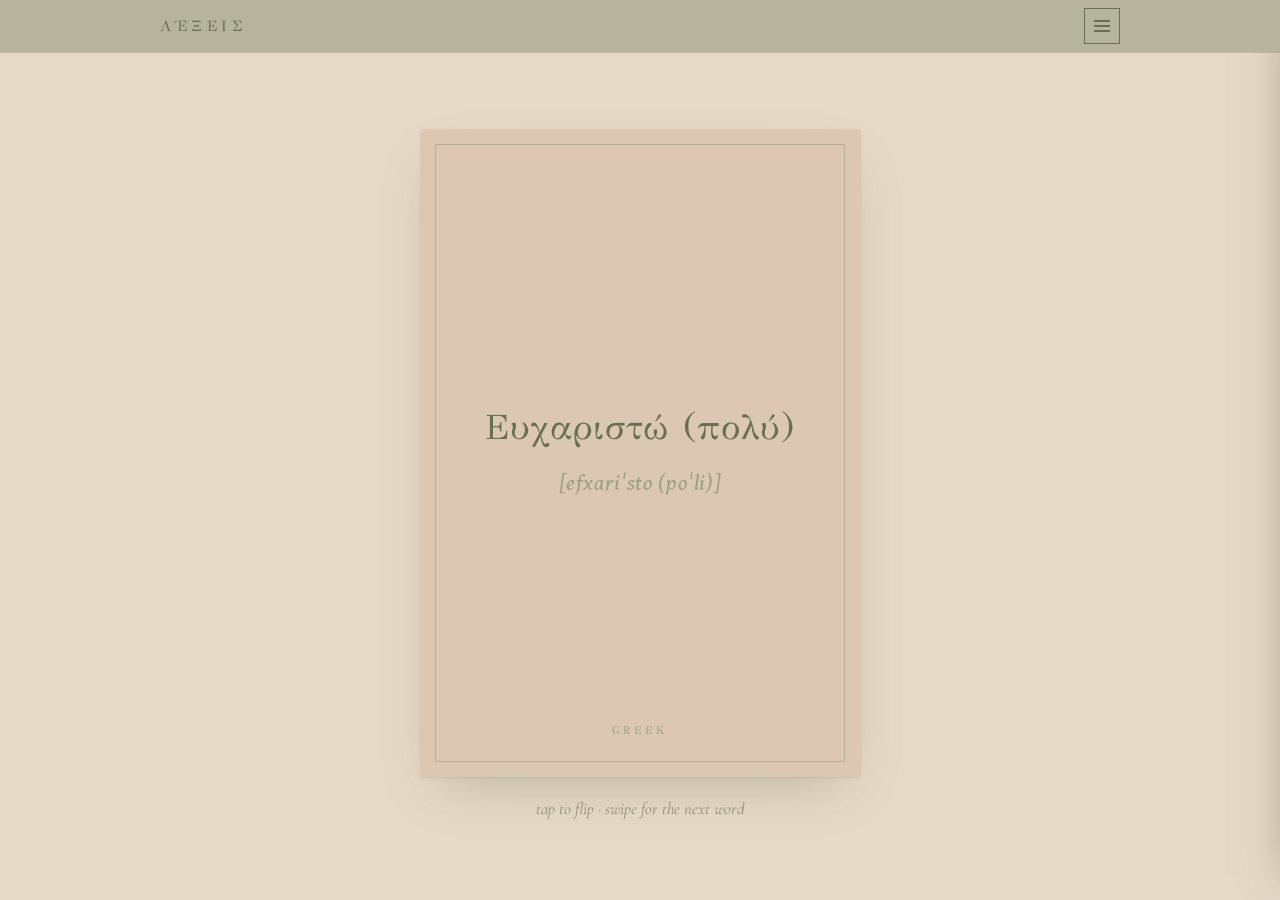
==== index.html @ ae42a088 "Add Λέξεις Greek flashcard app Co-Authored-By: Claude Opus 5.5 <noreply@anthropic.com> Claude-Sessio" ====
<!doctype html>
<html lang="en">
<head>
  <meta charset="utf-8">
  <meta name="viewport" content="width=device-width, initial-scale=1, viewport-fit=cover">
  <meta name="theme-color" content="#B6B49C">
  <title>Λέξεις · Greek Flashcards</title>
  <link rel="preconnect" href="https://fonts.googleapis.com">
  <link rel="preconnect" href="https://fonts.gstatic.com" crossorigin>
  <link rel="stylesheet" href="https://fonts.googleapis.com/css2?family=GFS+Didot&family=Cormorant+Garamond:ital,wght@0,500;1,500&family=Gentium+Book+Plus:ital@1&display=swap">
  <link rel="icon" href="data:image/svg+xml,%3Csvg xmlns=%27http://www.w3.org/2000/svg%27 viewBox=%270 0 32 32%27%3E%3Crect width=%2732%27 height=%2732%27 fill=%27%23B6B49C%27/%3E%3Ctext x=%2716%27 y=%2723%27 font-size=%2720%27 text-anchor=%27middle%27 fill=%27%23667055%27 font-family=%27serif%27%3E%CE%9B%3C/text%3E%3C/svg%3E">
  <link rel="stylesheet" href="styles.css">
  <style>
    :root { box-sizing: border-box; padding-top: env(safe-area-inset-top, 0px); padding-bottom: env(safe-area-inset-bottom, 0px); }
    [hidden] { display: none !important; }
  </style>
</head>
<body>
  <div id="root"></div>
  <script src="data/words.js"></script>
  <script src="app.js"></script>
</body>
</html>
---- styles.css ----
/* Layout: slim header band (name left, square menu right); views below: the card deck, the categories list, one category's words. Menu slides in from the right; edit sheets rise from the bottom. */
:root {
  --linen: #E7D9C8;      /* Sunwashed Linen – background */
  --sand: #DCC8B2;       /* Warm Sand – card, sheets */
  --olive-mist: #B6B49C; /* Olive Mist – header, menu panel */
  --sage: #98A084;       /* Sage Garden – pronunciation, labels */
  --deep-olive: #667055; /* Deep Olive – main text */
  --rule: rgba(102,112,85,.28);
  --font-display: "GFS Didot", "Didot", "Bodoni 72", "Times New Roman", serif;
  --font-soft: "Cormorant Garamond", Georgia, serif;
  --font-ipa: "Gentium Book Plus", "Charis SIL", "Doulos SIL", Georgia, serif; /* one face with every IPA symbol */
  --card-ratio: 0.68;
  color-scheme: light;
}
html, body { height: 100%; }
body {
  background: var(--linen);
  color: var(--deep-olive);
  font-family: var(--font-soft);
  margin: 0;
  padding-inline: 16px;
  display: flex;
  flex-direction: column;
  overflow: hidden;
  -webkit-tap-highlight-color: transparent;
}
#root { display: contents; }

/* Header */
.topbar {
  display: flex;
  align-items: center;
  justify-content: space-between;
  background: var(--olive-mist);
  margin-inline: -16px;
  margin-top: calc(-1 * env(safe-area-inset-top, 0px));
  padding-top: calc(env(safe-area-inset-top, 0px) + 8px);
  padding-bottom: 8px;
  padding-inline: max(16px, calc((100vw - 960px) / 2));
  box-shadow: 0 1px 0 var(--rule);
  position: relative;
  z-index: 30;
}
.app-name {
  font-family: var(--font-display);
  font-size: 0.95rem;
  letter-spacing: 0.3em;
  text-transform: uppercase;
  color: var(--deep-olive);
  background: none;
  border: 0;
  padding: 0;
  cursor: pointer;
}
.menu-btn {
  width: 36px;
  height: 36px;
  border: 1px solid var(--deep-olive);
  background: transparent;
  border-radius: 0;
  padding: 0;
  cursor: pointer;
  position: relative;
}
.menu-btn span {
  position: absolute;
  left: 50%;
  top: 50%;
  width: 16px;
  height: 1.5px;
  margin: -0.75px 0 0 -8px;
  background: var(--deep-olive);
  transition: translate .2s ease .2s, rotate .2s ease, opacity .15s ease .4s;
}
.menu-btn span:nth-child(1) { translate: 0 -5px; }
.menu-btn span:nth-child(3) { translate: 0 5px; }
.menu-open .menu-btn span { transition: opacity .15s ease, translate .2s ease .12s, rotate .22s ease .32s; }
.menu-open .menu-btn span:nth-child(2) { opacity: 0; }
.menu-open .menu-btn span:nth-child(1) { translate: 0 0; rotate: 45deg; }
.menu-open .menu-btn span:nth-child(3) { translate: 0 0; rotate: -45deg; }
button:focus-visible, input:focus-visible, select:focus-visible { outline: 2px solid var(--deep-olive); outline-offset: 3px; }

/* Slide-in menu */
.scrim {
  position: fixed;
  inset: 0;
  background: rgba(102,112,85,.18);
  opacity: 0;
  pointer-events: none;
  transition: opacity .4s ease;
  z-index: 10;
}
.drawer {
  position: fixed;
  top: 0;
  right: 0;
  bottom: 0;
  width: min(78vw, 340px);
  background: var(--olive-mist);
  transform: translateX(100%);
  transition: transform .45s cubic-bezier(.2,.7,.2,1);
  z-index: 20;
  padding: calc(env(safe-area-inset-top, 0px) + 80px) 32px calc(env(safe-area-inset-bottom, 0px) + 32px);
  box-shadow: -18px 0 40px -24px rgba(102,112,85,.5);
  display: flex;
  flex-direction: column;
}
.menu-open .scrim { opacity: 1; pointer-events: auto; }
.menu-open .drawer { transform: translateX(0); }
.drawer button {
  font-family: var(--font-display);
  font-size: 1.45rem;
  letter-spacing: 0.04em;
  color: var(--deep-olive);
  background: none;
  border: 0;
  border-bottom: 1px solid var(--rule);
  padding: 20px 0;
  text-align: left;
  cursor: pointer;
}
.drawer button:first-child { border-top: 1px solid var(--rule); }

/* Views */
main { flex: 1; min-height: 0; display: flex; flex-direction: column; }
.view-cards {
  flex: 1;
  min-height: 0;
  display: flex;
  flex-direction: column;
  align-items: center;
  justify-content: center;
  gap: 22px;
  padding-block: 20px 24px;
}

/* Card */
.scene {
  width: min(100%, calc(72svh * var(--card-ratio)), 560px);
  aspect-ratio: 17 / 25;
  max-width: 100%;
  perspective: 1600px;
  container-type: inline-size;
  touch-action: pan-y;
}
.card {
  position: relative;
  width: 100%;
  height: 100%;
  border: 0;
  padding: 0;
  background: none;
  cursor: pointer;
  transform-style: preserve-3d;
  transition: transform 0.7s cubic-bezier(.2,.7,.2,1), translate .25s ease, opacity .25s ease;
  font: inherit;
}
.card.flipped { transform: rotateY(180deg); }
.card.no-anim { transition: none; }
.card.out-left { translate: -40% 0; opacity: 0; }
.card.out-right { translate: 40% 0; opacity: 0; }
.face {
  position: absolute;
  inset: 0;
  background: var(--sand);
  border-radius: 4px;
  box-shadow: 0 1px 2px rgba(102,112,85,.12), 0 22px 50px -20px rgba(102,112,85,.38);
  display: flex;
  flex-direction: column;
  align-items: center;
  justify-content: center;
  gap: 4cqi;
  padding: 12cqi 10cqi;
  backface-visibility: hidden;
  -webkit-backface-visibility: hidden;
  color: var(--deep-olive);
}
.face::before {
  content: "";
  position: absolute;
  inset: 3.5cqi;
  border: 1px solid var(--sage);
  opacity: 0.6;
  pointer-events: none;
}
.back { transform: rotateY(180deg); }
.word {
  font-family: var(--font-display);
  font-size: clamp(1.5rem, calc(var(--fs, 12.5) * 1cqi), 4.4rem);
  letter-spacing: 0.03em;
  line-height: 1.15;
  text-align: center;
  text-wrap: balance;
  overflow-wrap: anywhere;
}
.ipa {
  font-family: var(--font-ipa);
  font-style: italic;
  font-size: clamp(1rem, 5cqi, 1.8rem);
  letter-spacing: 0.04em;
  color: var(--sage);
  text-align: center;
  text-wrap: balance;
}
.tag {
  position: absolute;
  bottom: 9cqi;
  font-family: var(--font-display);
  font-size: clamp(0.66rem, 2.6cqi, 0.95rem);
  letter-spacing: 0.3em;
  text-transform: uppercase;
  color: var(--sage);
}
.hint {
  font-style: italic;
  font-size: 1.05rem;
  color: var(--deep-olive);
  opacity: 0.7;
  text-align: center;
}

/* List pages */
.view-list {
  flex: 1;
  min-height: 0;
  overflow-y: auto;
  width: 100%;
  max-width: 640px;
  margin-inline: auto;
  padding-block: 28px 48px;
  -webkit-overflow-scrolling: touch;
}
.back-link {
  font-family: var(--font-soft);
  font-style: italic;
  font-size: 1.05rem;
  color: var(--sage);
  background: none;
  border: 0;
  padding: 0;
  margin-bottom: 14px;
  cursor: pointer;
}
.title-row { display: flex; align-items: center; justify-content: space-between; gap: 16px; }
.page-title {
  font-family: var(--font-display);
  font-weight: 400;
  font-size: clamp(1.8rem, 6vw, 2.4rem);
  letter-spacing: 0.04em;
  margin: 0;
  min-width: 0;
  overflow-wrap: anywhere;
}
.page-note {
  font-style: italic;
  font-size: 1.05rem;
  color: var(--sage);
  margin: 6px 0 24px;
}
.edit-btn {
  flex: none;
  width: 32px;
  height: 32px;
  border: 1px solid var(--deep-olive);
  background: transparent;
  padding: 0;
  display: grid;
  place-items: center;
  cursor: pointer;
  color: var(--deep-olive);
}
.edit-btn svg { width: 15px; height: 15px; }
.rows { list-style: none; margin: 0; padding: 0; border-top: 1px solid var(--rule); }
.rows li { border-bottom: 1px solid var(--rule); }
.cat-row {
  width: 100%;
  display: flex;
  align-items: baseline;
  justify-content: space-between;
  gap: 16px;
  padding: 18px 2px;
  background: none;
  border: 0;
  color: var(--deep-olive);
  cursor: pointer;
  text-align: left;
}
.cat-name { font-family: var(--font-display); font-size: 1.3rem; letter-spacing: 0.02em; min-width: 0; }
.cat-count {
  font-style: italic;
  font-size: 1.1rem;
  color: var(--sage);
  white-space: nowrap;
  font-variant-numeric: tabular-nums;
}
.word-row {
  display: grid;
  grid-template-columns: minmax(0, 1.2fr) minmax(0, 1fr);
  gap: 4px 18px;
  padding: 14px 6px;
  margin-inline: -6px;
}
.wr-greek { font-family: var(--font-display); font-size: 1.2rem; overflow-wrap: anywhere; }
.wr-ipa { font-family: var(--font-ipa); font-style: italic; font-size: 0.9rem; color: var(--sage); grid-column: 1; overflow-wrap: anywhere; }
.wr-english {
  grid-column: 2;
  grid-row: 1 / span 2;
  align-self: center;
  text-align: right;
  font-size: 1.1rem;
  overflow-wrap: anywhere;
}
.empty { font-style: italic; color: var(--sage); font-size: 1.1rem; padding: 20px 0; }

/* Edit sheet */
.sheet-scrim {
  position: fixed;
  inset: 0;
  background: rgba(102,112,85,.28);
  z-index: 40;
  display: flex;
  align-items: flex-end;
  justify-content: center;
}
.sheet {
  width: min(100%, 560px);
  max-height: 88%;
  overflow-y: auto;
  background: var(--linen);
  border-top: 1px solid var(--rule);
  box-shadow: 0 -18px 40px -24px rgba(102,112,85,.6);
  padding: 26px 24px calc(env(safe-area-inset-bottom, 0px) + 24px);
  display: flex;
  flex-direction: column;
  gap: 18px;
  animation: rise .35s cubic-bezier(.2,.7,.2,1);
}
@keyframes rise { from { transform: translateY(40px); opacity: 0; } }
.sheet h3 {
  margin: 0;
  font-family: var(--font-display);
  font-weight: 400;
  font-size: 0.85rem;
  letter-spacing: 0.3em;
  text-transform: uppercase;
  color: var(--sage);
}
.field { display: flex; flex-direction: column; gap: 4px; }
.field label {
  font-family: var(--font-display);
  font-size: 0.72rem;
  letter-spacing: 0.22em;
  text-transform: uppercase;
  color: var(--sage);
}
.field input, .field select {
  font: inherit;
  font-size: 1.25rem;
  color: var(--deep-olive);
  background: transparent;
  border: 0;
  border-bottom: 1px solid var(--deep-olive);
  border-radius: 0;
  padding: 6px 0;
  width: 100%;
  -webkit-appearance: none;
  appearance: none;
}
.field input.greek { font-family: var(--font-display); }
.field input.ipa-in { font-family: var(--font-ipa); font-style: italic; }
.field select {
  font-family: var(--font-display);
  font-size: 1.1rem;
  padding-right: 24px;
  background: url("data:image/svg+xml,%3Csvg xmlns='http://www.w3.org/2000/svg' viewBox='0 0 12 8'%3E%3Cpath d='M1 1.5l5 5 5-5' fill='none' stroke='%23667055' stroke-width='1.2'/%3E%3C/svg%3E") no-repeat right 4px center / 12px 8px;
}
.error { color: #8a4f35; font-style: italic; font-size: 1.05rem; margin: 0; }
.sheet-actions { display: flex; align-items: center; justify-content: space-between; gap: 12px; margin-top: 6px; flex-wrap: wrap; }
.sheet-actions .right { display: flex; gap: 18px; align-items: center; margin-left: auto; }
.btn-text {
  font-family: var(--font-soft);
  font-style: italic;
  font-size: 1.15rem;
  color: var(--deep-olive);
  background: none;
  border: 0;
  padding: 8px 0;
  cursor: pointer;
}
.btn-text.danger { color: #8a4f35; }
.btn-save {
  font-family: var(--font-display);
  font-size: 0.85rem;
  letter-spacing: 0.25em;
  text-transform: uppercase;
  color: var(--linen);
  background: var(--deep-olive);
  border: 1px solid var(--deep-olive);
  padding: 11px 22px;
  cursor: pointer;
}

/* Edit mode */
.edit-btn.on { background: var(--deep-olive); color: var(--linen); }
.row-pencil { width: 13px; height: 13px; margin-left: 12px; vertical-align: -1px; color: var(--deep-olive); opacity: .7; }
.is-editing .cat-row, .is-editing .word-row { cursor: pointer; }
.is-editing .cat-row:active, .is-editing .word-row:active { background: var(--sand); }
button.word-row {
  width: calc(100% + 12px);
  background: none;
  border: 0;
  color: var(--deep-olive);
  font: inherit;
  text-align: left;
}
.add-row .cat-name { font-style: italic; font-family: var(--font-soft); color: var(--sage); }
.sheet-note { margin: 0; font-style: italic; font-size: 1.05rem; color: var(--sage); }

/* Add words */
.add-form { display: flex; flex-direction: column; gap: 20px; }
.field[hidden] { display: none; }
.label-aside { text-transform: none; letter-spacing: 0; font-family: var(--font-soft); font-style: italic; font-size: 0.95rem; }
.field input::placeholder { color: var(--sage); opacity: .7; }
.add-actions { display: flex; align-items: center; gap: 18px; flex-wrap: wrap; }
.status { font-style: italic; color: var(--sage); font-size: 1.05rem; }
.btn-save:disabled { opacity: .5; cursor: default; }
.or-rule { display: flex; align-items: center; gap: 14px; margin: 36px 0 26px; color: var(--sage); font-style: italic; font-size: 1.1rem; }
.or-rule::before, .or-rule::after { content: ""; flex: 1; border-top: 1px solid var(--rule); }
.btn-outline {
  font-family: var(--font-display);
  font-size: 0.85rem;
  letter-spacing: 0.25em;
  text-transform: uppercase;
  color: var(--deep-olive);
  background: transparent;
  border: 1px solid var(--deep-olive);
  padding: 11px 22px;
  cursor: pointer;
}
.import-note { font-style: italic; color: var(--sage); font-size: 1.05rem; margin: 12px 0 0; max-width: 46ch; }
.import-progress { display: flex; align-items: baseline; gap: 18px; flex-wrap: wrap; }
.status-line { margin: 0; font-style: italic; font-size: 1.1rem; }
.section-title { margin: 0; font-family: var(--font-display); font-weight: 400; font-size: 1.35rem; letter-spacing: 0.02em; overflow-wrap: anywhere; }
.page-note.tight { margin: 4px 0 0; }
.rows.review { margin-top: 18px; }
.review-row {
  display: grid;
  grid-template-columns: 22px minmax(0, 1.2fr) minmax(0, 1fr);
  gap: 3px 14px;
  padding: 12px 0;
  cursor: pointer;
}
.review-row input { grid-row: 1 / span 3; align-self: center; width: 18px; height: 18px; accent-color: var(--deep-olive); margin: 0; }
.review-row .wr-greek { grid-column: 2; }
.review-row .wr-english { grid-column: 3; grid-row: 1 / span 2; }
.review-row .wr-ipa { grid-column: 2; }
.wr-cat { grid-column: 2 / span 2; font-family: var(--font-display); font-size: 0.7rem; letter-spacing: 0.2em; text-transform: uppercase; color: var(--sage); }
.review-row.off { opacity: .5; }
.sticky-actions {
  position: sticky;
  bottom: 0;
  background: var(--linen);
  padding-block: 16px;
  border-top: 1px solid var(--rule);
}

.download { margin-top: 28px; font-size: 1.05rem; color: var(--sage); }

.toast {
  position: fixed;
  left: 50%;
  bottom: calc(env(safe-area-inset-bottom, 0px) + 22px);
  translate: -50% 0;
  background: var(--deep-olive);
  color: var(--linen);
  font-style: italic;
  font-size: 1.05rem;
  padding: 10px 18px;
  z-index: 50;
  max-width: calc(100% - 32px);
  text-align: center;
}

@media (prefers-reduced-motion: reduce) {
  .card, .drawer, .scrim, .menu-btn span, .menu-open .menu-btn span { transition: none; }
  .sheet { animation: none; }
}
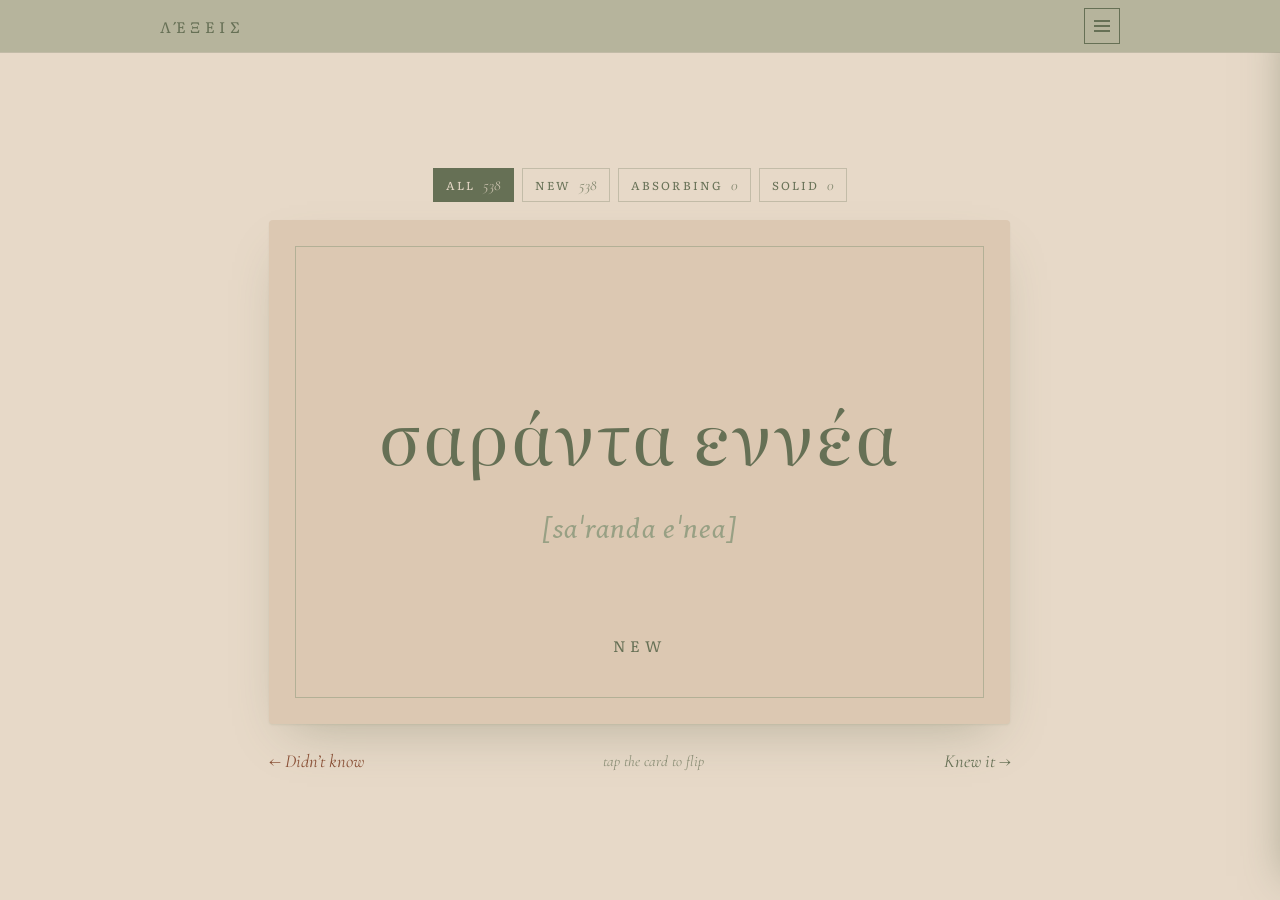
==== commit 7f653d75: "Use Literata for Greek and headings Co-Authored-By: Claude Opus 5.5 <noreply@anthropic.com> Claude-S" ====
--- a/index.html
+++ b/index.html
@@ -7,9 +7,15 @@
   <title>Λέξεις · Greek Flashcards</title>
   <link rel="preconnect" href="https://fonts.googleapis.com">
   <link rel="preconnect" href="https://fonts.gstatic.com" crossorigin>
-  <link rel="stylesheet" href="https://fonts.googleapis.com/css2?family=GFS+Didot&family=Cormorant+Garamond:ital,wght@0,500;1,500&family=Gentium+Book+Plus:ital@1&display=swap">
+  <link rel="stylesheet" href="https://fonts.googleapis.com/css2?family=Literata:ital,opsz,wght@0,7..72,400;0,7..72,500;1,7..72,400&family=Cormorant+Garamond:ital,wght@0,500;1,500&family=Gentium+Book+Plus:ital@1&display=swap">
   <link rel="icon" href="data:image/svg+xml,%3Csvg xmlns=%27http://www.w3.org/2000/svg%27 viewBox=%270 0 32 32%27%3E%3Crect width=%2732%27 height=%2732%27 fill=%27%23B6B49C%27/%3E%3Ctext x=%2716%27 y=%2723%27 font-size=%2720%27 text-anchor=%27middle%27 fill=%27%23667055%27 font-family=%27serif%27%3E%CE%9B%3C/text%3E%3C/svg%3E">
   <link rel="stylesheet" href="styles.css">
+  <link rel="manifest" href="manifest.json">
+  <link rel="apple-touch-icon" href="icons/icon-180.png">
+  <meta name="apple-mobile-web-app-capable" content="yes">
+  <meta name="mobile-web-app-capable" content="yes">
+  <meta name="apple-mobile-web-app-title" content="Λέξεις">
+  <meta name="apple-mobile-web-app-status-bar-style" content="black-translucent">
   <style>
     :root { box-sizing: border-box; padding-top: env(safe-area-inset-top, 0px); padding-bottom: env(safe-area-inset-bottom, 0px); }
     [hidden] { display: none !important; }
@@ -19,5 +25,10 @@
   <div id="root"></div>
   <script src="data/words.js"></script>
   <script src="app.js"></script>
+  <script>
+    if ('serviceWorker' in navigator && location.protocol !== 'file:') {
+      navigator.serviceWorker.register('sw.js').catch(() => {});
+    }
+  </script>
 </body>
 </html>
--- a/styles.css
+++ b/styles.css
@@ -6,7 +6,7 @@
   --sage: #98A084;       /* Sage Garden – pronunciation, labels */
   --deep-olive: #667055; /* Deep Olive – main text */
   --rule: rgba(102,112,85,.28);
-  --font-display: "GFS Didot", "Didot", "Bodoni 72", "Times New Roman", serif;
+  --font-display: "Literata", Georgia, "Times New Roman", serif;
   --font-soft: "Cormorant Garamond", Georgia, serif;
   --font-ipa: "Gentium Book Plus", "Charis SIL", "Doulos SIL", Georgia, serif; /* one face with every IPA symbol */
   --card-ratio: 0.68;
@@ -136,7 +136,7 @@
 
 /* Card */
 .scene {
-  width: min(100%, calc(72svh * var(--card-ratio)), 560px);
+  width: min(100%, calc(64svh * var(--card-ratio)), 560px);
   aspect-ratio: 17 / 25;
   max-width: 100%;
   perspective: 1600px;
@@ -224,9 +224,10 @@
   flex: 1;
   min-height: 0;
   overflow-y: auto;
-  width: 100%;
-  max-width: 640px;
-  margin-inline: auto;
+  /* The scroll area spans the full screen so its scrollbar sits at the edge;
+     the padding keeps the content in a centred 640px column. */
+  margin-inline: -16px;
+  padding-inline: max(16px, calc((100vw - 640px) / 2));
   padding-block: 28px 48px;
   -webkit-overflow-scrolling: touch;
 }
@@ -254,7 +255,7 @@
 .page-note {
   font-style: italic;
   font-size: 1.05rem;
-  color: var(--sage);
+  color: var(--deep-olive);
   margin: 6px 0 24px;
 }
 .edit-btn {
@@ -351,7 +352,7 @@
   font-size: 0.72rem;
   letter-spacing: 0.22em;
   text-transform: uppercase;
-  color: var(--sage);
+  color: var(--deep-olive);
 }
 .field input, .field select {
   font: inherit;
@@ -420,9 +421,9 @@
 .add-form { display: flex; flex-direction: column; gap: 20px; }
 .field[hidden] { display: none; }
 .label-aside { text-transform: none; letter-spacing: 0; font-family: var(--font-soft); font-style: italic; font-size: 0.95rem; }
-.field input::placeholder { color: var(--sage); opacity: .7; }
+.field input::placeholder { color: var(--deep-olive); opacity: .45; }
 .add-actions { display: flex; align-items: center; gap: 18px; flex-wrap: wrap; }
-.status { font-style: italic; color: var(--sage); font-size: 1.05rem; }
+.status { font-style: italic; color: var(--deep-olive); font-size: 1.05rem; }
 .btn-save:disabled { opacity: .5; cursor: default; }
 .or-rule { display: flex; align-items: center; gap: 14px; margin: 36px 0 26px; color: var(--sage); font-style: italic; font-size: 1.1rem; }
 .or-rule::before, .or-rule::after { content: ""; flex: 1; border-top: 1px solid var(--rule); }
@@ -437,7 +438,7 @@
   padding: 11px 22px;
   cursor: pointer;
 }
-.import-note { font-style: italic; color: var(--sage); font-size: 1.05rem; margin: 12px 0 0; max-width: 46ch; }
+.import-note { font-style: italic; color: var(--deep-olive); font-size: 1.05rem; margin: 12px 0 0; max-width: 46ch; }
 .import-progress { display: flex; align-items: baseline; gap: 18px; flex-wrap: wrap; }
 .status-line { margin: 0; font-style: italic; font-size: 1.1rem; }
 .section-title { margin: 0; font-family: var(--font-display); font-weight: 400; font-size: 1.35rem; letter-spacing: 0.02em; overflow-wrap: anywhere; }
@@ -466,6 +467,69 @@
 
 .download { margin-top: 28px; font-size: 1.05rem; color: var(--sage); }
 
+/* Study piles and answers */
+.view-cards { gap: 18px; }
+.piles { display: flex; flex-wrap: wrap; justify-content: center; gap: 8px; }
+.pile {
+  font-family: var(--font-display);
+  font-size: 0.72rem;
+  letter-spacing: 0.18em;
+  text-transform: uppercase;
+  color: var(--deep-olive);
+  background: transparent;
+  border: 1px solid var(--rule);
+  padding: 7px 12px;
+  cursor: pointer;
+}
+.pile span { font-family: var(--font-soft); font-style: italic; letter-spacing: 0; text-transform: none; font-size: 0.95rem; margin-left: 4px; opacity: .75; }
+.pile.on { background: var(--deep-olive); border-color: var(--deep-olive); color: var(--linen); }
+.scene { position: relative; transition: translate .26s ease, rotate .26s ease, opacity .26s ease; }
+.scene.dragging, .scene.no-anim { transition: none; }
+.scene.fly-right { translate: 70vw 0 !important; rotate: 12deg !important; opacity: 0; }
+.scene.fly-left { translate: -70vw 0 !important; rotate: -12deg !important; opacity: 0; }
+.scene.enter { opacity: 0; scale: .96; }
+.verdict {
+  position: absolute;
+  top: 7cqi;
+  font-family: var(--font-display);
+  font-size: clamp(0.8rem, 3.2cqi, 1.1rem);
+  letter-spacing: 0.25em;
+  text-transform: uppercase;
+  padding: 6px 12px;
+  border: 1px solid currentColor;
+  background: var(--linen);
+  opacity: 0;
+  pointer-events: none;
+}
+.verdict-yes { left: 7cqi; color: var(--deep-olive); rotate: -8deg; }
+.verdict-no { right: 7cqi; color: #8a4f35; rotate: 8deg; }
+.answers {
+  width: min(100%, calc(64svh * var(--card-ratio)), 560px);
+  display: flex;
+  align-items: center;
+  justify-content: space-between;
+  gap: 12px;
+}
+.answer {
+  font-family: var(--font-soft);
+  font-style: italic;
+  font-size: 1.15rem;
+  color: var(--deep-olive);
+  background: none;
+  border: 0;
+  padding: 8px 0;
+  cursor: pointer;
+}
+.answer:disabled { opacity: .35; cursor: default; }
+#ans-no { color: #8a4f35; }
+.answers .hint { font-size: 0.95rem; }
+.tag.status-new { color: var(--deep-olive); }
+.dots { display: inline-flex; gap: 5px; margin-left: 10px; vertical-align: 2px; }
+.dots i { width: 6px; height: 6px; border-radius: 50%; border: 1px solid var(--sage); }
+.dots i.on { background: var(--sage); }
+.wr-status { font-family: var(--font-display); font-style: normal; font-size: 0.65rem; letter-spacing: 0.2em; text-transform: uppercase; margin-left: 8px; }
+.wr-status.status-solid { color: var(--deep-olive); }
+
 .toast {
   position: fixed;
   left: 50%;
@@ -482,6 +546,17 @@
 }
 
 @media (prefers-reduced-motion: reduce) {
+  .scene,
   .card, .drawer, .scrim, .menu-btn span, .menu-open .menu-btn span { transition: none; }
   .sheet { animation: none; }
 }
+
+/* Landscape: the card turns sideways to match the screen. */
+@media (orientation: landscape) {
+  .scene { aspect-ratio: 25 / 17; }
+  .scene, .answers { width: min(100%, calc(56svh * 25 / 17), 900px); }
+}
+@media (orientation: landscape) and (max-height: 500px) {
+  .scene, .answers { width: min(100%, calc(46svh * 25 / 17), 900px); }
+  .view-cards { gap: 10px; padding-block: 10px; }
+}
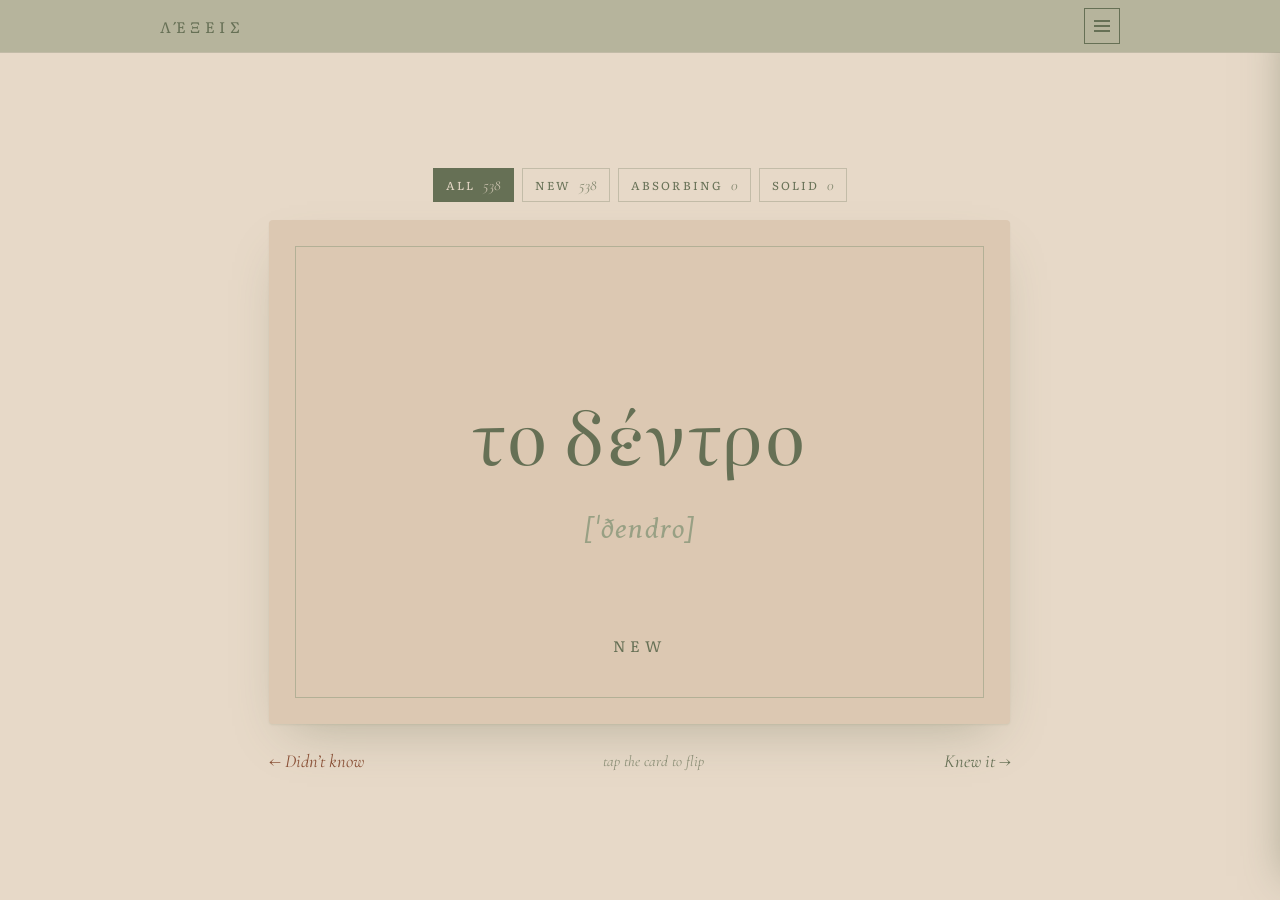
==== commit 752a9f77: "Load fresh app files first so updates reach installed apps The offline worker served its saved copy " ====
--- a/index.html
+++ b/index.html
@@ -28,6 +28,13 @@
   <script>
     if ('serviceWorker' in navigator && location.protocol !== 'file:') {
       navigator.serviceWorker.register('sw.js').catch(() => {});
+      // When a new version takes over, reload once so it shows straight away.
+      let reloaded = false;
+      navigator.serviceWorker.addEventListener('controllerchange', () => {
+        if (reloaded || !navigator.serviceWorker.controller) return;
+        reloaded = true;
+        location.reload();
+      });
     }
   </script>
 </body>
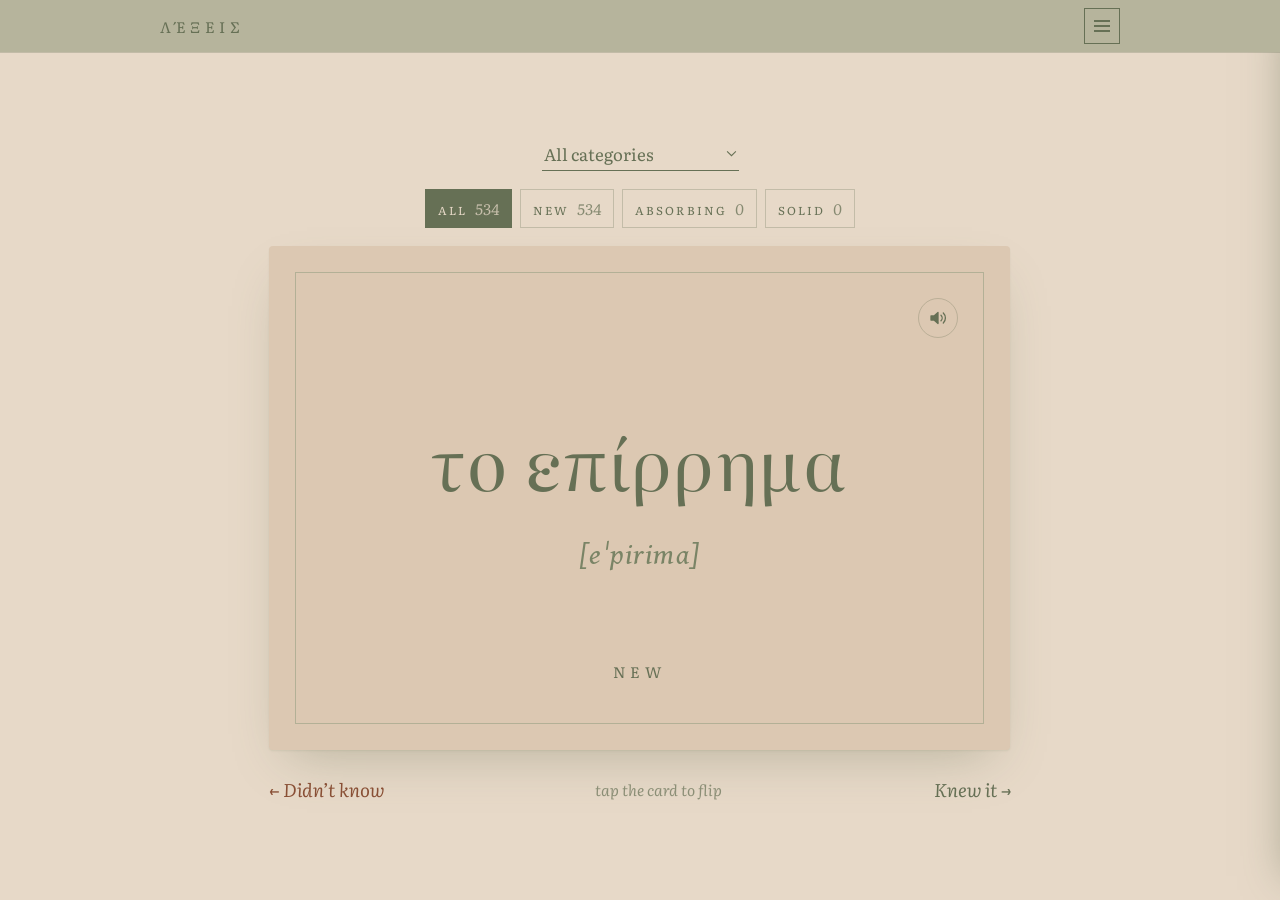
==== commit 125784e8: "Keep progress safe and make studying stick - Merge word-list updates from data/words.js into saved d" ====
--- a/index.html
+++ b/index.html
@@ -7,7 +7,7 @@
   <title>Λέξεις · Greek Flashcards</title>
   <link rel="preconnect" href="https://fonts.googleapis.com">
   <link rel="preconnect" href="https://fonts.gstatic.com" crossorigin>
-  <link rel="stylesheet" href="https://fonts.googleapis.com/css2?family=Literata:ital,opsz,wght@0,7..72,400;0,7..72,500;1,7..72,400&family=Cormorant+Garamond:ital,wght@0,500;1,500&family=Gentium+Book+Plus:ital@1&display=swap">
+  <link rel="stylesheet" href="https://fonts.googleapis.com/css2?family=Literata:ital,opsz,wght@0,7..72,400;0,7..72,500;1,7..72,400&family=Gentium+Book+Plus:ital@1&display=swap">
   <link rel="icon" href="data:image/svg+xml,%3Csvg xmlns=%27http://www.w3.org/2000/svg%27 viewBox=%270 0 32 32%27%3E%3Crect width=%2732%27 height=%2732%27 fill=%27%23B6B49C%27/%3E%3Ctext x=%2716%27 y=%2723%27 font-size=%2720%27 text-anchor=%27middle%27 fill=%27%23667055%27 font-family=%27serif%27%3E%CE%9B%3C/text%3E%3C/svg%3E">
   <link rel="stylesheet" href="styles.css">
   <link rel="manifest" href="manifest.json">
--- a/styles.css
+++ b/styles.css
@@ -3,11 +3,12 @@
   --linen: #E7D9C8;      /* Sunwashed Linen – background */
   --sand: #DCC8B2;       /* Warm Sand – card, sheets */
   --olive-mist: #B6B49C; /* Olive Mist – header, menu panel */
-  --sage: #98A084;       /* Sage Garden – pronunciation, labels */
+  --sage: #98A084;
+  --ipa-ink: #7A8466; /* between Sage and Deep Olive: reads on Warm Sand */       /* Sage Garden – pronunciation, labels */
   --deep-olive: #667055; /* Deep Olive – main text */
   --rule: rgba(102,112,85,.28);
   --font-display: "Literata", Georgia, "Times New Roman", serif;
-  --font-soft: "Cormorant Garamond", Georgia, serif;
+  --font-soft: "Literata", Georgia, serif;
   --font-ipa: "Gentium Book Plus", "Charis SIL", "Doulos SIL", Georgia, serif; /* one face with every IPA symbol */
   --card-ratio: 0.68;
   color-scheme: light;
@@ -198,7 +199,7 @@
   font-style: italic;
   font-size: clamp(1rem, 5cqi, 1.8rem);
   letter-spacing: 0.04em;
-  color: var(--sage);
+  color: var(--ipa-ink);
   text-align: center;
   text-wrap: balance;
 }
@@ -213,7 +214,7 @@
 }
 .hint {
   font-style: italic;
-  font-size: 1.05rem;
+  font-size: 0.98rem;
   color: var(--deep-olive);
   opacity: 0.7;
   text-align: center;
@@ -234,7 +235,7 @@
 .back-link {
   font-family: var(--font-soft);
   font-style: italic;
-  font-size: 1.05rem;
+  font-size: 0.98rem;
   color: var(--sage);
   background: none;
   border: 0;
@@ -254,7 +255,7 @@
 }
 .page-note {
   font-style: italic;
-  font-size: 1.05rem;
+  font-size: 0.98rem;
   color: var(--deep-olive);
   margin: 6px 0 24px;
 }
@@ -302,7 +303,7 @@
   margin-inline: -6px;
 }
 .wr-greek { font-family: var(--font-display); font-size: 1.2rem; overflow-wrap: anywhere; }
-.wr-ipa { font-family: var(--font-ipa); font-style: italic; font-size: 0.9rem; color: var(--sage); grid-column: 1; overflow-wrap: anywhere; }
+.wr-ipa { font-family: var(--font-ipa); font-style: italic; font-size: 0.9rem; color: var(--ipa-ink); grid-column: 1; overflow-wrap: anywhere; }
 .wr-english {
   grid-column: 2;
   grid-row: 1 / span 2;
@@ -311,7 +312,7 @@
   font-size: 1.1rem;
   overflow-wrap: anywhere;
 }
-.empty { font-style: italic; color: var(--sage); font-size: 1.1rem; padding: 20px 0; }
+.empty { font-style: italic; color: var(--deep-olive); font-size: 1.1rem; padding: 20px 0; }
 
 /* Edit sheet */
 .sheet-scrim {
@@ -415,7 +416,7 @@
   text-align: left;
 }
 .add-row .cat-name { font-style: italic; font-family: var(--font-soft); color: var(--sage); }
-.sheet-note { margin: 0; font-style: italic; font-size: 1.05rem; color: var(--sage); }
+.sheet-note { margin: 0; font-style: italic; font-size: 1rem; color: var(--deep-olive); }
 
 /* Add words */
 .add-form { display: flex; flex-direction: column; gap: 20px; }
@@ -465,7 +466,6 @@
   border-top: 1px solid var(--rule);
 }
 
-.download { margin-top: 28px; font-size: 1.05rem; color: var(--sage); }
 
 /* Study piles and answers */
 .view-cards { gap: 18px; }
@@ -530,6 +530,131 @@
 .wr-status { font-family: var(--font-display); font-style: normal; font-size: 0.65rem; letter-spacing: 0.2em; text-transform: uppercase; margin-left: 8px; }
 .wr-status.status-solid { color: var(--deep-olive); }
 
+/* Study by category */
+.visually-hidden { position: absolute; width: 1px; height: 1px; overflow: hidden; clip: rect(0 0 0 0); white-space: nowrap; }
+.deck-bar { display: flex; justify-content: center; }
+.deck-select {
+  font-family: var(--font-display);
+  font-size: 1.05rem;
+  color: var(--deep-olive);
+  background: transparent url("data:image/svg+xml,%3Csvg xmlns='http://www.w3.org/2000/svg' viewBox='0 0 12 8'%3E%3Cpath d='M1 1.5l5 5 5-5' fill='none' stroke='%23667055' stroke-width='1.2'/%3E%3C/svg%3E") no-repeat right 2px center / 11px 7px;
+  border: 0;
+  border-bottom: 1px solid var(--deep-olive);
+  border-radius: 0;
+  padding: 4px 22px 4px 2px;
+  max-width: 100%;
+  -webkit-appearance: none;
+  appearance: none;
+  cursor: pointer;
+}
+.cat-actions { display: flex; flex-wrap: wrap; gap: 12px 16px; margin: 0 0 24px; }
+
+/* Test */
+.piles.left { justify-content: flex-start; }
+.setup { display: flex; flex-direction: column; gap: 24px; max-width: 520px; }
+.setup-group { display: flex; flex-direction: column; gap: 8px; }
+.setup-label { font-family: var(--font-display); font-size: 0.72rem; letter-spacing: 0.22em; text-transform: uppercase; color: var(--deep-olive); }
+.test-top { display: flex; justify-content: space-between; align-items: baseline; gap: 12px; }
+.test-count { font-family: var(--font-display); font-size: 0.78rem; letter-spacing: 0.2em; text-transform: uppercase; }
+.progress { height: 2px; background: var(--rule); margin: 8px 0 22px; }
+.progress span { display: block; height: 100%; background: var(--deep-olive); transition: width .3s ease; }
+.prompt {
+  position: relative;
+  background: var(--sand);
+  border-radius: 4px;
+  box-shadow: 0 1px 2px rgba(102,112,85,.12), 0 18px 40px -22px rgba(102,112,85,.38);
+  padding: 44px 28px 34px;
+  display: flex;
+  flex-direction: column;
+  align-items: center;
+  gap: 10px;
+  text-align: center;
+  container-type: inline-size;
+}
+.prompt::before { content: ""; position: absolute; inset: 10px; border: 1px solid var(--sage); opacity: .6; pointer-events: none; }
+.prompt-word {
+  font-family: var(--font-display);
+  font-size: clamp(1.5rem, calc(var(--fs, 12.5) * 0.75cqi), 3.2rem);
+  line-height: 1.15;
+  text-wrap: balance;
+  overflow-wrap: anywhere;
+}
+.prompt .ipa { font-size: 1.15rem; }
+.prompt-ask { margin-top: 8px; font-style: italic; font-size: 1.05rem; }
+.opts { display: grid; grid-template-columns: repeat(2, minmax(0, 1fr)); gap: 12px; margin-top: 20px; }
+@media (max-width: 520px) { .opts { grid-template-columns: minmax(0, 1fr); } }
+.opt {
+  font-family: var(--font-display);
+  font-size: 1.15rem;
+  line-height: 1.3;
+  color: var(--deep-olive);
+  background: transparent;
+  border: 1px solid var(--deep-olive);
+  padding: 16px 14px;
+  text-align: center;
+  cursor: pointer;
+  overflow-wrap: anywhere;
+  transition: background-color .2s ease, color .2s ease, opacity .2s ease;
+}
+/* Only on devices with a real pointer: on a touchscreen :hover sticks to whatever is under the last tap. */
+@media (hover: hover) { .opt:hover:not(:disabled) { background: var(--sand); } }
+.opt:disabled { cursor: default; }
+.opt.right { background: var(--deep-olive); color: var(--linen); }
+.opt.wrong { border-color: #8a4f35; color: #8a4f35; text-decoration: line-through; text-decoration-thickness: 1px; }
+.opt.dim { opacity: .45; }
+.test-next { display: flex; justify-content: space-between; align-items: center; gap: 12px; min-height: 52px; margin-top: 18px; flex-wrap: wrap; }
+.score { display: flex; align-items: baseline; gap: 10px; margin-top: 10px; font-family: var(--font-display); }
+.score-big { font-size: clamp(3.5rem, 12vw, 5rem); line-height: 1; font-variant-numeric: tabular-nums; }
+.score-of { font-size: 1.6rem; }
+.review-list { margin-top: 14px; }
+
+/* Sound */
+.speak {
+  position: absolute;
+  top: 7cqi;
+  right: 7cqi;
+  z-index: 2;
+  width: 40px;
+  height: 40px;
+  display: grid;
+  place-items: center;
+  color: var(--deep-olive);
+  background: transparent;
+  border: 1px solid var(--rule);
+  border-radius: 50%;
+  padding: 0;
+  cursor: pointer;
+  transition: opacity .3s ease;
+}
+.speak svg { width: 20px; height: 20px; }
+.scene.is-flipped .speak { opacity: 0; pointer-events: none; }
+.prompt .speak { top: 18px; right: 18px; }
+button.word-row.listen { cursor: pointer; }
+button.word-row.listen:active { background: var(--sand); }
+
+/* Flip-and-check tests */
+.setup-hint { font-style: italic; font-size: 0.95rem; max-width: 46ch; }
+.reveal {
+  align-self: stretch;
+  margin-top: 6px;
+  padding-top: 14px;
+  border-top: 1px solid var(--rule);
+  font-family: var(--font-display);
+  font-size: 1.6rem;
+  display: flex;
+  flex-direction: column;
+  align-items: center;
+  gap: 6px;
+  overflow-wrap: anywhere;
+}
+.flip-actions { display: flex; justify-content: space-between; align-items: center; gap: 12px; margin-top: 20px; min-height: 48px; }
+.flip-actions .btn-save { margin-inline: auto; }
+.no-btn { color: #8a4f35; }
+
+/* Backup */
+.backup { margin-top: 40px; display: flex; flex-direction: column; gap: 12px; }
+.backup .cat-actions { margin: 0; }
+
 .toast {
   position: fixed;
   left: 50%;
@@ -538,15 +663,31 @@
   background: var(--deep-olive);
   color: var(--linen);
   font-style: italic;
-  font-size: 1.05rem;
+  font-size: 0.98rem;
   padding: 10px 18px;
   z-index: 50;
   max-width: calc(100% - 32px);
   text-align: center;
+  display: flex;
+  align-items: center;
+  gap: 16px;
+}
+.toast-action {
+  font: inherit;
+  font-style: normal;
+  font-family: var(--font-display);
+  font-size: 0.75rem;
+  letter-spacing: 0.2em;
+  text-transform: uppercase;
+  color: var(--linen);
+  background: none;
+  border: 1px solid currentColor;
+  padding: 5px 10px;
+  cursor: pointer;
 }
 
 @media (prefers-reduced-motion: reduce) {
-  .scene,
+  .scene, .opt, .progress span,
   .card, .drawer, .scrim, .menu-btn span, .menu-open .menu-btn span { transition: none; }
   .sheet { animation: none; }
 }
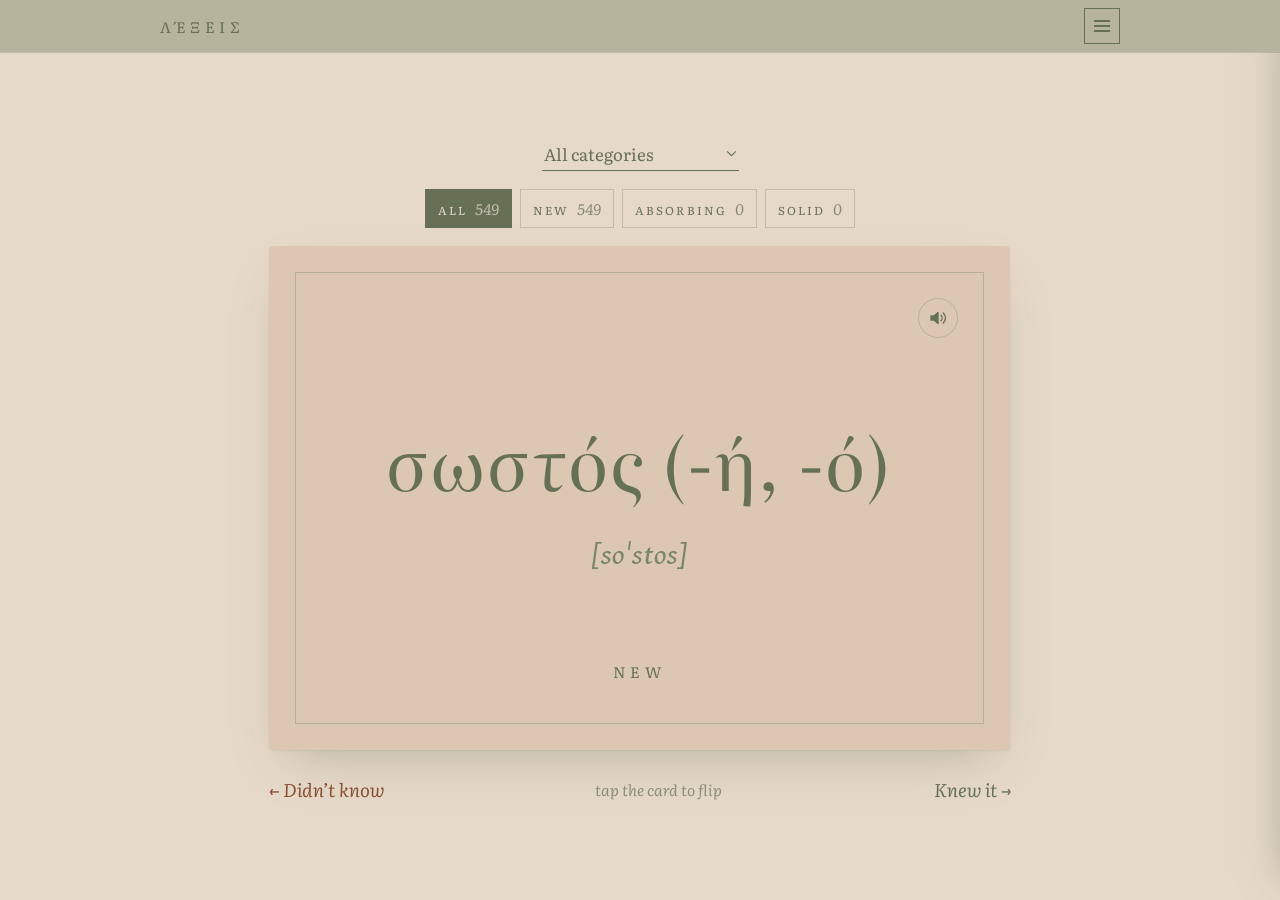
==== commit cc647b91: "Add a Verbs page with five tenses and conjugation tables The Verbs menu item shows a random verb tha" ====
--- a/index.html
+++ b/index.html
@@ -24,6 +24,7 @@
 <body>
   <div id="root"></div>
   <script src="data/words.js"></script>
+  <script src="data/verbs.js"></script>
   <script src="app.js"></script>
   <script>
     if ('serviceWorker' in navigator && location.protocol !== 'file:') {
--- a/styles.css
+++ b/styles.css
@@ -655,6 +655,96 @@
 .backup { margin-top: 40px; display: flex; flex-direction: column; gap: 12px; }
 .backup .cat-actions { margin: 0; }
 
+/* Verbs */
+.info-btn {
+  position: absolute;
+  top: 7cqi;
+  left: 7cqi;
+  z-index: 2;
+  width: 40px;
+  height: 40px;
+  display: grid;
+  place-items: center;
+  color: var(--deep-olive);
+  background: transparent;
+  border: 1px solid var(--rule);
+  border-radius: 50%;
+  padding: 0 0 2px;
+  cursor: pointer;
+  font-family: var(--font-display);
+  font-style: italic;
+  font-size: 1.25rem;
+  line-height: 1;
+}
+.tense-label {
+  font-family: var(--font-display);
+  font-size: clamp(0.66rem, 2.6cqi, 0.95rem);
+  letter-spacing: 0.28em;
+  text-transform: uppercase;
+  color: var(--ipa-ink);
+  text-align: center;
+  margin-bottom: 1cqi;
+}
+.verb-gloss { font-style: italic; font-size: clamp(0.95rem, 4cqi, 1.25rem); text-align: center; overflow-wrap: anywhere; }
+.verb-count { margin: -4px 0 0; font-style: italic; font-size: 0.95rem; text-align: center; }
+
+/* Verb info pop-up */
+.popup-scrim { align-items: center; padding: 16px; }
+.sheet.popup {
+  width: min(100%, 540px);
+  max-height: min(90%, 820px);
+  border: 1px solid var(--rule);
+  border-radius: 4px;
+  padding: 22px 22px 16px;
+  gap: 14px;
+  box-shadow: 0 24px 60px -24px rgba(102,112,85,.6);
+}
+.popup-head { display: flex; justify-content: space-between; align-items: flex-start; gap: 14px; }
+.popup-title { min-width: 0; }
+.sheet h3.popup-word { margin: 0; font-family: var(--font-display); font-weight: 400; font-size: clamp(1.6rem, 6vw, 2.1rem); line-height: 1.15; letter-spacing: 0.02em; text-transform: none; color: var(--deep-olive); overflow-wrap: anywhere; }
+.popup-sub { margin-top: 4px; font-style: italic; font-size: 1rem; }
+.popup-ipa { font-family: var(--font-ipa); color: var(--ipa-ink); }
+.popup-close {
+  flex: none;
+  width: 36px;
+  height: 36px;
+  display: grid;
+  place-items: center;
+  border: 1px solid var(--deep-olive);
+  background: transparent;
+  color: var(--deep-olive);
+  font-size: 1.35rem;
+  line-height: 1;
+  padding: 0 0 2px;
+  cursor: pointer;
+}
+.popup-info p { margin: 0 0 6px; font-size: 0.98rem; line-height: 1.45; }
+.popup-info p:last-child { margin-bottom: 0; }
+.popup-tenses { gap: 6px; }
+.popup-tenses .pile { font-size: 0.62rem; letter-spacing: 0.12em; padding: 6px 9px; }
+.popup-tense { margin: 2px 0 -4px; font-family: var(--font-display); font-size: 0.72rem; letter-spacing: 0.2em; text-transform: uppercase; }
+.conj { display: flex; flex-direction: column; border-top: 1px solid var(--rule); }
+.conj-row {
+  display: grid;
+  grid-template-columns: minmax(0, 6.5rem) minmax(0, 1fr) auto;
+  gap: 1px 14px;
+  align-items: baseline;
+  padding: 9px 4px;
+  border: 0;
+  border-bottom: 1px solid var(--rule);
+  background: none;
+  color: var(--deep-olive);
+  text-align: left;
+  font: inherit;
+  cursor: pointer;
+}
+.conj-row:active { background: var(--sand); }
+.cp { font-family: var(--font-display); font-size: 0.8rem; color: var(--ipa-ink); overflow-wrap: anywhere; }
+.cf { font-family: var(--font-display); font-size: 1.22rem; overflow-wrap: anywhere; }
+.ce { font-style: italic; font-size: 0.9rem; white-space: nowrap; }
+.cf-ipa { grid-column: 2 / span 2; font-family: var(--font-ipa); font-style: italic; font-size: 0.85rem; color: var(--ipa-ink); }
+.popup-hint { margin: 0; font-style: italic; font-size: 0.9rem; }
+
 .toast {
   position: fixed;
   left: 50%;
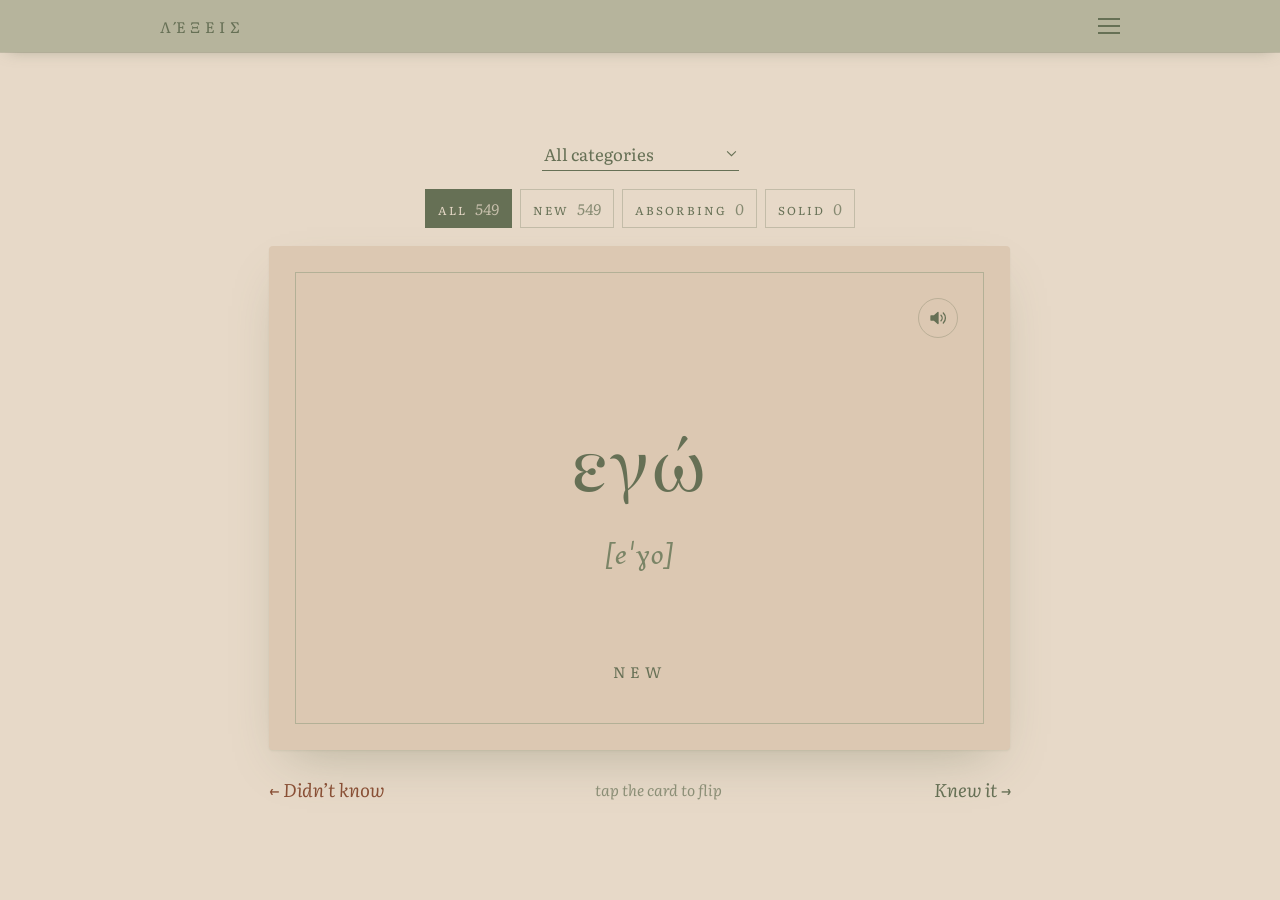
==== commit bf18a6c2: "Fix the top edge, soften the header and keep the verb when switching tenses - The header now reaches" ====
--- a/index.html
+++ b/index.html
@@ -17,7 +17,8 @@
   <meta name="apple-mobile-web-app-title" content="Λέξεις">
   <meta name="apple-mobile-web-app-status-bar-style" content="black-translucent">
   <style>
-    :root { box-sizing: border-box; padding-top: env(safe-area-inset-top, 0px); padding-bottom: env(safe-area-inset-bottom, 0px); }
+    /* The header fills the status bar area itself (see .topbar), so only the bottom is padded. */
+    :root { box-sizing: border-box; padding-bottom: env(safe-area-inset-bottom, 0px); }
     [hidden] { display: none !important; }
   </style>
 </head>
--- a/styles.css
+++ b/styles.css
@@ -34,11 +34,11 @@
   justify-content: space-between;
   background: var(--olive-mist);
   margin-inline: -16px;
-  margin-top: calc(-1 * env(safe-area-inset-top, 0px));
+  /* Reaches up behind the status bar, so the top of the screen is one even olive. */
   padding-top: calc(env(safe-area-inset-top, 0px) + 8px);
   padding-bottom: 8px;
   padding-inline: max(16px, calc((100vw - 960px) / 2));
-  box-shadow: 0 1px 0 var(--rule);
+  box-shadow: 0 1px 0 var(--rule), 0 6px 16px -9px rgba(102,112,85,.55);
   position: relative;
   z-index: 30;
 }
@@ -54,9 +54,10 @@
   cursor: pointer;
 }
 .menu-btn {
-  width: 36px;
-  height: 36px;
-  border: 1px solid var(--deep-olive);
+  width: 44px;
+  height: 44px;
+  margin: -4px -11px -4px 0;  /* a big tap area, with the lines lined up to the edge of the content */
+  border: 0;
   background: transparent;
   border-radius: 0;
   padding: 0;
@@ -67,14 +68,14 @@
   position: absolute;
   left: 50%;
   top: 50%;
-  width: 16px;
+  width: 22px;
   height: 1.5px;
-  margin: -0.75px 0 0 -8px;
+  margin: -0.75px 0 0 -11px;
   background: var(--deep-olive);
   transition: translate .2s ease .2s, rotate .2s ease, opacity .15s ease .4s;
 }
-.menu-btn span:nth-child(1) { translate: 0 -5px; }
-.menu-btn span:nth-child(3) { translate: 0 5px; }
+.menu-btn span:nth-child(1) { translate: 0 -7px; }
+.menu-btn span:nth-child(3) { translate: 0 7px; }
 .menu-open .menu-btn span { transition: opacity .15s ease, translate .2s ease .12s, rotate .22s ease .32s; }
 .menu-open .menu-btn span:nth-child(2) { opacity: 0; }
 .menu-open .menu-btn span:nth-child(1) { translate: 0 0; rotate: 45deg; }
@@ -99,7 +100,9 @@
   width: min(78vw, 340px);
   background: var(--olive-mist);
   transform: translateX(100%);
-  transition: transform .45s cubic-bezier(.2,.7,.2,1);
+  /* Hidden once it has slid away, so its shadow can't peek in at the right edge. */
+  visibility: hidden;
+  transition: transform .45s cubic-bezier(.2,.7,.2,1), visibility 0s linear .45s;
   z-index: 20;
   padding: calc(env(safe-area-inset-top, 0px) + 80px) 32px calc(env(safe-area-inset-bottom, 0px) + 32px);
   box-shadow: -18px 0 40px -24px rgba(102,112,85,.5);
@@ -107,7 +110,11 @@
   flex-direction: column;
 }
 .menu-open .scrim { opacity: 1; pointer-events: auto; }
-.menu-open .drawer { transform: translateX(0); }
+.menu-open .drawer {
+  transform: translateX(0);
+  visibility: visible;
+  transition: transform .45s cubic-bezier(.2,.7,.2,1), visibility 0s;
+}
 .drawer button {
   font-family: var(--font-display);
   font-size: 1.45rem;
@@ -745,6 +752,52 @@
 .cf-ipa { grid-column: 2 / span 2; font-family: var(--font-ipa); font-style: italic; font-size: 0.85rem; color: var(--ipa-ink); }
 .popup-hint { margin: 0; font-style: italic; font-size: 0.9rem; }
 
+/* Import: file, paste, AI prompt */
+.import-actions { display: flex; flex-wrap: wrap; gap: 12px; }
+.field textarea {
+  font: inherit;
+  font-family: var(--font-display);
+  font-size: 1.05rem;
+  line-height: 1.5;
+  color: var(--deep-olive);
+  background: var(--sand);
+  border: 1px solid var(--rule);
+  border-radius: 0;
+  padding: 10px 12px;
+  width: 100%;
+  min-height: 11rem;
+  resize: vertical;
+}
+.field textarea:focus-visible { outline: 2px solid var(--deep-olive); outline-offset: 2px; }
+.field textarea::placeholder { color: var(--deep-olive); opacity: .45; }
+.ai-help {
+  margin-top: 30px;
+  padding: 18px 20px;
+  border: 1px solid var(--rule);
+  background: color-mix(in srgb, var(--sand) 55%, transparent);
+  display: flex;
+  flex-direction: column;
+  align-items: flex-start;
+  gap: 10px;
+}
+.ai-title { margin: 0; font-family: var(--font-display); font-weight: 400; font-size: 1.15rem; letter-spacing: 0.01em; }
+.ai-steps { margin: 0; padding-left: 1.3em; display: flex; flex-direction: column; gap: 4px; font-size: 0.98rem; line-height: 1.45; }
+.ai-steps strong { font-weight: 500; }
+.btn-outline.small { font-size: 0.72rem; padding: 9px 16px; }
+.prompt-text {
+  width: 100%;
+  font: inherit;
+  font-size: 0.9rem;
+  line-height: 1.45;
+  color: var(--deep-olive);
+  background: var(--linen);
+  border: 1px solid var(--rule);
+  padding: 10px 12px;
+  resize: vertical;
+}
+#empty-cta { align-self: center; }
+.install-tip { margin: 0; max-width: 44ch; text-align: center; font-style: italic; font-size: 0.95rem; line-height: 1.45; }
+
 .toast {
   position: fixed;
   left: 50%;
